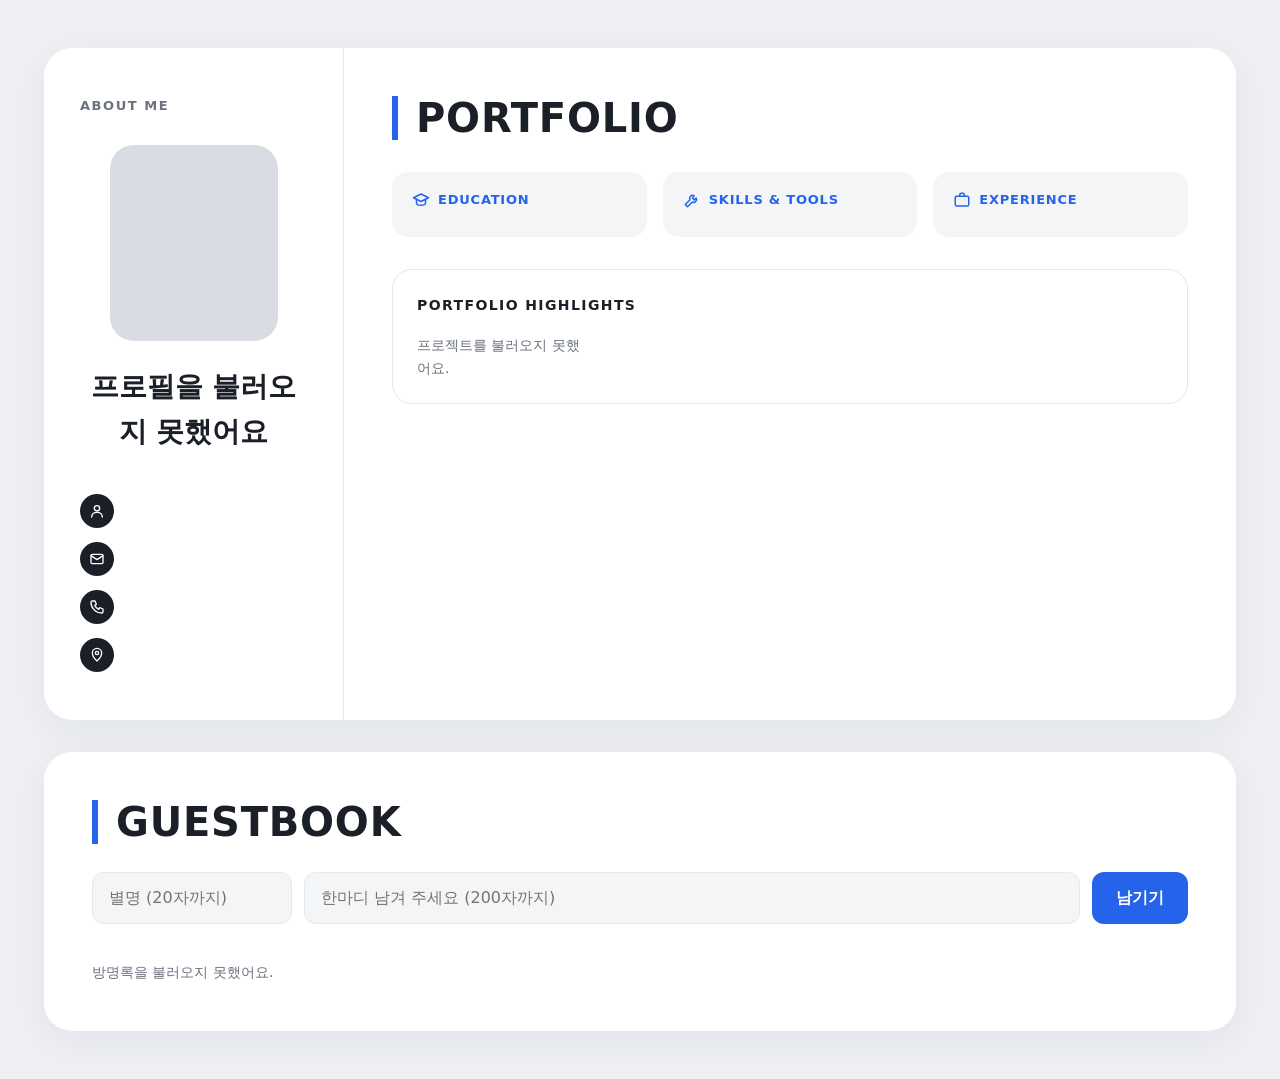
==== index.html @ 170d053a "방문자 화면(index.html, style.css, script.js) 추가 Co-Authored-By: Claude Opus 5.5 <noreply@anthropic.com> " ====
<!DOCTYPE html>
<html lang="ko">
<head>
  <meta charset="UTF-8">
  <meta name="viewport" content="width=device-width, initial-scale=1">
  <title>포트폴리오</title>
  <link rel="stylesheet" href="style.css">
</head>
<body>
  <main class="page">

    <!-- 큰 흰 카드 -->
    <section class="sheet resume">

      <!-- 왼쪽: ABOUT ME -->
      <aside class="about">
        <p class="section-label">ABOUT ME</p>

        <div class="photo" id="profile-photo"></div>

        <h1 class="name" id="profile-name"></h1>
        <p class="job-title" id="profile-title"></p>
        <p class="badge" id="profile-badge"></p>

        <ul class="contact">
          <li>
            <span class="contact-icon">
              <svg viewBox="0 0 24 24" aria-hidden="true"><circle cx="12" cy="8" r="4"/><path d="M4 21c0-4.4 3.6-7 8-7s8 2.6 8 7"/></svg>
            </span>
            <span id="contact-name"></span>
          </li>
          <li>
            <span class="contact-icon">
              <svg viewBox="0 0 24 24" aria-hidden="true"><rect x="3" y="5" width="18" height="14" rx="2"/><path d="m3 7 9 6 9-6"/></svg>
            </span>
            <span id="contact-email"></span>
          </li>
          <li>
            <span class="contact-icon">
              <svg viewBox="0 0 24 24" aria-hidden="true"><path d="M5 3h4l2 5-2.5 1.5a11 11 0 0 0 6 6L16 13l5 2v4a2 2 0 0 1-2 2A16 16 0 0 1 3 5a2 2 0 0 1 2-2z"/></svg>
            </span>
            <span id="contact-phone"></span>
          </li>
          <li>
            <span class="contact-icon">
              <svg viewBox="0 0 24 24" aria-hidden="true"><path d="M12 21s-7-6.2-7-12a7 7 0 0 1 14 0c0 5.8-7 12-7 12z"/><circle cx="12" cy="9" r="2.5"/></svg>
            </span>
            <span id="contact-location"></span>
          </li>
        </ul>
      </aside>

      <!-- 오른쪽: PORTFOLIO -->
      <div class="content">
        <h2 class="big-title">PORTFOLIO</h2>

        <p class="headline" id="profile-headline"></p>
        <p class="intro" id="profile-intro"></p>

        <div class="facts">
          <div class="fact">
            <p class="fact-label">
              <svg viewBox="0 0 24 24" aria-hidden="true"><path d="m2 9 10-5 10 5-10 5z"/><path d="M6 11v5c0 1.5 2.7 3 6 3s6-1.5 6-3v-5"/></svg>
              EDUCATION
            </p>
            <p class="fact-text" id="profile-education"></p>
          </div>
          <div class="fact">
            <p class="fact-label">
              <svg viewBox="0 0 24 24" aria-hidden="true"><path d="M14.7 6.3a4 4 0 0 0-5.4 5.4L3 18l3 3 6.3-6.3a4 4 0 0 0 5.4-5.4l-2.5 2.5-2.5-2.5z"/></svg>
              SKILLS &amp; TOOLS
            </p>
            <p class="fact-text" id="profile-skills"></p>
          </div>
          <div class="fact">
            <p class="fact-label">
              <svg viewBox="0 0 24 24" aria-hidden="true"><rect x="3" y="7" width="18" height="13" rx="2"/><path d="M9 7V5a2 2 0 0 1 2-2h2a2 2 0 0 1 2 2v2"/></svg>
              EXPERIENCE
            </p>
            <p class="fact-text" id="profile-experience"></p>
          </div>
        </div>

        <div class="highlights">
          <p class="highlights-title">PORTFOLIO HIGHLIGHTS</p>
          <div class="cards" id="cards">
            <p class="notice">불러오는 중…</p>
          </div>
        </div>

        <blockquote class="quote" id="profile-quote"></blockquote>
      </div>
    </section>

    <!-- 방명록 -->
    <section class="sheet guestbook">
      <h2 class="big-title">GUESTBOOK</h2>

      <div class="guest-form">
        <input type="text" id="guest-nickname" maxlength="20" placeholder="별명 (20자까지)">
        <input type="text" id="guest-message" maxlength="200" placeholder="한마디 남겨 주세요 (200자까지)">
        <button type="button" id="guest-submit" class="primary-button">남기기</button>
      </div>
      <p class="form-message" id="guest-status"></p>

      <ul class="guest-list" id="guest-list">
        <li class="notice">불러오는 중…</li>
      </ul>
    </section>

  </main>

  <script src="script.js"></script>
</body>
</html>
---- style.css ----
/* ===== 기본 색과 글꼴 ===== */
:root {
  --bg: #eef0f4;          /* 바깥 연회색 바탕 */
  --paper: #ffffff;       /* 흰 카드 */
  --ink: #1b1f27;         /* 진한 글씨 */
  --gray: #6b7280;        /* 회색 글씨 */
  --line: #e4e7ec;        /* 연한 테두리 */
  --soft: #f4f5f7;        /* 연한 회색 칸 */
  --blue: #2563eb;        /* 파란 강조색 */
  --blue-soft: #eaf1ff;
  --heart: #e5484d;
}

* { box-sizing: border-box; }

body {
  margin: 0;
  background: var(--bg);
  color: var(--ink);
  font-family: "Pretendard", "Apple SD Gothic Neo", "Malgun Gothic", "Noto Sans KR", system-ui, sans-serif;
  line-height: 1.6;
}

p, h1, h2, ul { margin: 0; }

button, input { font: inherit; }

.page {
  max-width: 1240px;
  margin: 0 auto;
  padding: 48px 24px;
  display: flex;
  flex-direction: column;
  gap: 32px;
}

/* ===== 흰 큰 카드 ===== */
.sheet {
  background: var(--paper);
  border-radius: 28px;
  box-shadow: 0 10px 40px rgba(20, 30, 60, 0.06);
}

.resume {
  display: grid;
  grid-template-columns: 300px 1fr;
}

/* ===== 왼쪽 ABOUT ME ===== */
.about {
  padding: 48px 36px;
  border-right: 1px solid var(--line);
  display: flex;
  flex-direction: column;
  align-items: center;
  text-align: center;
}

.section-label {
  align-self: flex-start;
  font-size: 13px;
  font-weight: 800;
  letter-spacing: 0.12em;
  color: var(--gray);
  margin-bottom: 28px;
}

.photo {
  width: 168px;
  height: 196px;
  border-radius: 24px;
  background: #d9dce2;   /* 사진이 없을 때 회색 자리 */
  background-size: cover;
  background-position: center;
  margin-bottom: 24px;
}

.name {
  font-size: 28px;
  font-weight: 800;
}

.job-title {
  margin-top: 4px;
  color: var(--blue);
  font-weight: 700;
}

.badge {
  margin-top: 16px;
  padding: 6px 16px;
  border: 1.5px solid var(--blue);
  border-radius: 999px;
  color: var(--blue);
  font-size: 14px;
  font-weight: 700;
}
.badge:empty { display: none; }

.contact {
  list-style: none;
  padding: 0;
  margin-top: 36px;
  width: 100%;
  display: flex;
  flex-direction: column;
  gap: 14px;
  text-align: left;
  font-size: 14px;
}

.contact li {
  display: flex;
  align-items: center;
  gap: 12px;
  word-break: break-all;
}

.contact-icon {
  flex: none;
  width: 34px;
  height: 34px;
  border-radius: 50%;
  background: var(--ink);
  display: grid;
  place-items: center;
}

.contact-icon svg {
  width: 16px;
  height: 16px;
  fill: none;
  stroke: #fff;
  stroke-width: 2;
  stroke-linecap: round;
  stroke-linejoin: round;
}

/* ===== 오른쪽 PORTFOLIO ===== */
.content {
  padding: 48px 48px 40px;
  min-width: 0;
}

.big-title {
  font-size: 40px;
  font-weight: 900;
  letter-spacing: 0.02em;
  line-height: 1.1;
  padding-left: 18px;
  border-left: 6px solid var(--blue);
}

.headline {
  margin-top: 28px;
  font-size: 22px;
  font-weight: 800;
  line-height: 1.5;
}

.headline mark {
  background: none;
  color: inherit;
  text-decoration: underline;
  text-decoration-color: var(--blue);
  text-decoration-thickness: 4px;
  text-underline-offset: 6px;
}

.intro {
  margin-top: 12px;
  color: var(--gray);
  white-space: pre-line;
}

/* EDUCATION · SKILLS & TOOLS · EXPERIENCE */
.facts {
  margin-top: 32px;
  display: grid;
  grid-template-columns: repeat(3, 1fr);
  gap: 16px;
}

.fact {
  background: var(--soft);
  border-radius: 16px;
  padding: 18px 20px;
}

.fact-label {
  display: flex;
  align-items: center;
  gap: 8px;
  font-size: 13px;
  font-weight: 800;
  letter-spacing: 0.06em;
  color: var(--blue);
}

.fact-label svg {
  width: 18px;
  height: 18px;
  fill: none;
  stroke: currentColor;
  stroke-width: 2;
  stroke-linecap: round;
  stroke-linejoin: round;
}

.fact-text {
  margin-top: 8px;
  font-size: 14px;
  white-space: pre-line;
}

/* PORTFOLIO HIGHLIGHTS 상자 */
.highlights {
  margin-top: 32px;
  border: 1px solid var(--line);
  border-radius: 20px;
  padding: 24px;
}

.highlights-title {
  font-size: 14px;
  font-weight: 800;
  letter-spacing: 0.1em;
  margin-bottom: 18px;
}

.cards {
  display: grid;
  grid-template-columns: repeat(4, 1fr);
  gap: 16px;
}

/* 포트폴리오 카드 하나 */
.card {
  position: relative;
  display: flex;
  flex-direction: column;
  border: 1px solid var(--line);
  border-radius: 16px;
  background: #fff;
  overflow: hidden;
  transition: box-shadow 0.2s, transform 0.2s;
}

.card:hover {
  box-shadow: 0 8px 24px rgba(20, 30, 60, 0.1);
  transform: translateY(-2px);
}

.card-link {
  display: flex;
  flex-direction: column;
  flex: 1;
  color: inherit;
  text-decoration: none;
}

/* 브라우저 창 모양 썸네일 */
.browser {
  margin: 12px 12px 0;
  border: 1px solid var(--line);
  border-radius: 10px;
  overflow: hidden;
}

.browser-bar {
  display: flex;
  gap: 5px;
  padding: 7px 9px;
  background: var(--soft);
  border-bottom: 1px solid var(--line);
}

.browser-bar span {
  width: 7px;
  height: 7px;
  border-radius: 50%;
  background: #c9cdd4;
}

.browser-screen {
  aspect-ratio: 16 / 10;
  background: #d9dce2;   /* 이미지가 없을 때 회색 자리 */
  background-size: cover;
  background-position: top center;
}

.card-body {
  padding: 14px 16px 52px;
}

.card-meta {
  font-size: 12px;
  font-weight: 700;
  color: var(--blue);
}

.card-title {
  margin-top: 4px;
  font-size: 16px;
  font-weight: 800;
  line-height: 1.4;
}

.card-desc {
  margin-top: 6px;
  font-size: 13px;
  color: var(--gray);
  display: -webkit-box;
  -webkit-line-clamp: 2;
  -webkit-box-orient: vertical;
  overflow: hidden;
}

.tags {
  margin-top: 10px;
  display: flex;
  flex-wrap: wrap;
  gap: 6px;
}

.tag {
  font-size: 12px;
  padding: 2px 10px;
  border-radius: 999px;
  background: var(--soft);
  color: var(--gray);
}

/* 좋아요 버튼 */
.like {
  position: absolute;
  right: 12px;
  bottom: 12px;
  display: inline-flex;
  align-items: center;
  gap: 4px;
  padding: 4px 10px;
  border: 1px solid var(--line);
  border-radius: 999px;
  background: #fff;
  color: var(--gray);
  font-size: 13px;
  cursor: pointer;
}

.like svg {
  width: 16px;
  height: 16px;
  fill: none;
  stroke: currentColor;
  stroke-width: 2;
}

.like:hover { color: var(--heart); border-color: var(--heart); }

.like.liked {
  color: var(--heart);
  border-color: var(--heart);
  cursor: default;
}

.like.liked svg { fill: currentColor; }

/* 맨 아래 인용 */
.quote {
  margin: 32px 0 0;
  padding: 0 0 0 18px;
  border-left: 3px solid var(--line);
  font-style: italic;
  color: var(--gray);
}
.quote:empty { display: none; }

.quote::before { content: "“"; }
.quote::after { content: "”"; }

/* ===== 방명록 ===== */
.guestbook {
  padding: 48px;
}

.guest-form {
  margin-top: 28px;
  display: grid;
  grid-template-columns: 200px 1fr auto;
  gap: 12px;
}

.guest-form input {
  padding: 12px 16px;
  border: 1px solid var(--line);
  border-radius: 12px;
  background: var(--soft);
  color: var(--ink);
}

.guest-form input:focus {
  outline: 2px solid var(--blue);
  outline-offset: -1px;
  background: #fff;
}

.primary-button {
  padding: 12px 24px;
  border: none;
  border-radius: 12px;
  background: var(--blue);
  color: #fff;
  font-weight: 700;
  cursor: pointer;
}

.primary-button:disabled { opacity: 0.6; cursor: default; }

.form-message {
  min-height: 1.6em;
  margin-top: 8px;
  font-size: 13px;
  color: var(--heart);
}

.guest-list {
  list-style: none;
  padding: 0;
  margin-top: 8px;
  display: flex;
  flex-direction: column;
  gap: 12px;
}

.guest-item {
  border: 1px solid var(--line);
  border-radius: 16px;
  padding: 16px 20px;
}

.guest-head {
  display: flex;
  align-items: baseline;
  gap: 10px;
}

.guest-nick {
  font-weight: 800;
  color: var(--blue);
}

.guest-date {
  font-size: 12px;
  color: var(--gray);
}

.guest-text {
  margin-top: 4px;
  white-space: pre-line;
  word-break: break-word;
}

.notice {
  color: var(--gray);
  font-size: 14px;
}

/* ===== 화면 폭에 따라 ===== */
@media (max-width: 1100px) {
  .cards { grid-template-columns: repeat(2, 1fr); }
}

/* 휴대폰: 모두 한 줄로 쌓기 */
@media (max-width: 760px) {
  .page { padding: 16px; gap: 16px; }
  .sheet { border-radius: 20px; }

  .resume { grid-template-columns: 1fr; }
  .about {
    border-right: none;
    border-bottom: 1px solid var(--line);
    padding: 32px 24px;
  }

  .content, .guestbook { padding: 32px 20px; }
  .big-title { font-size: 30px; }
  .headline { font-size: 19px; }

  .facts { grid-template-columns: 1fr; }
  .highlights { padding: 16px; }
  .cards { grid-template-columns: 1fr; }

  .guest-form { grid-template-columns: 1fr; }
}
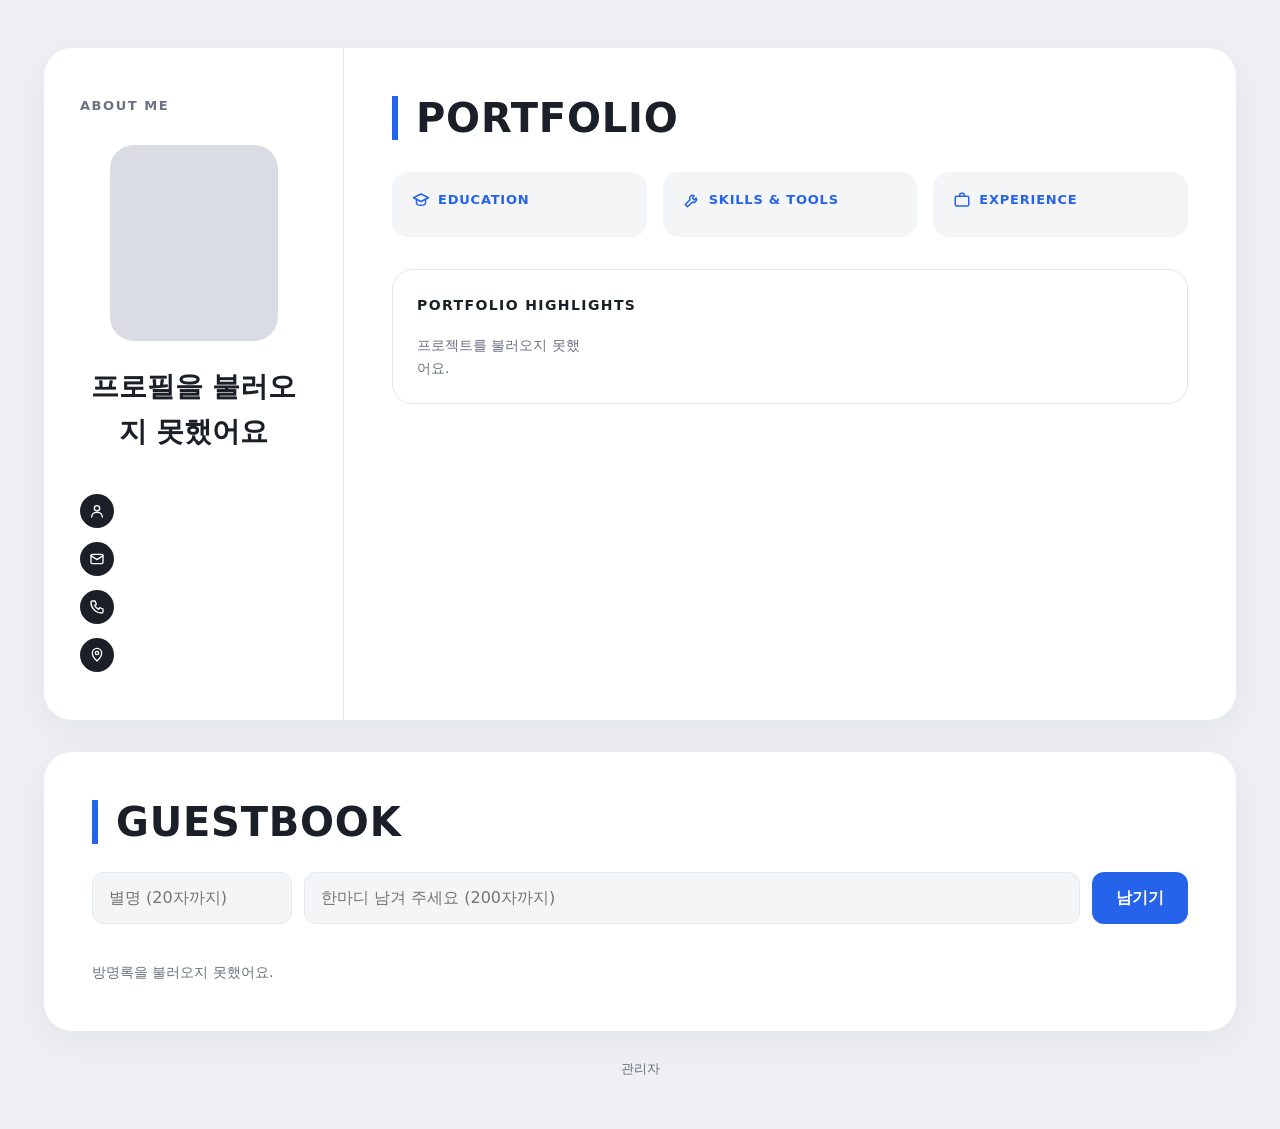
==== commit e46cc973: "관리자 화면(admin.html, admin.js) 추가, 방문자 화면에 관리자 링크 Co-Authored-By: Claude Opus 5.5 <noreply@anthropic.c" ====
--- a/index.html
+++ b/index.html
@@ -108,6 +108,10 @@
       </ul>
     </section>
 
+    <footer class="site-footer">
+      <a class="text-link" href="admin.html">관리자</a>
+    </footer>
+
   </main>
 
   <script src="script.js"></script>
--- a/style.css
+++ b/style.css
@@ -466,9 +466,252 @@
   font-size: 14px;
 }
 
+/* 방문자 화면 맨 아래 작은 링크 */
+.site-footer {
+  text-align: center;
+  margin-top: -8px;
+}
+
+.text-link {
+  font-size: 13px;
+  color: var(--gray);
+  text-decoration: none;
+}
+.text-link:hover { color: var(--blue); text-decoration: underline; }
+
+/* ===== 관리자 화면 (admin.html) ===== */
+[hidden] { display: none !important; }
+
+.admin-header {
+  padding: 32px 48px;
+  display: flex;
+  align-items: center;
+  justify-content: space-between;
+  flex-wrap: wrap;
+  gap: 16px;
+}
+
+.admin-header-side {
+  display: flex;
+  align-items: center;
+  gap: 14px;
+  flex-wrap: wrap;
+}
+
+.admin-email {
+  font-size: 14px;
+  font-weight: 700;
+}
+
+.admin-view {
+  display: flex;
+  flex-direction: column;
+  gap: 32px;
+}
+
+.admin-section {
+  padding: 40px 48px;
+}
+
+.section-title {
+  font-size: 22px;
+  font-weight: 800;
+  padding-left: 14px;
+  border-left: 5px solid var(--blue);
+  margin-bottom: 24px;
+}
+
+.login-form {
+  display: grid;
+  grid-template-columns: 1fr 1fr auto;
+  gap: 12px;
+  align-items: end;
+  max-width: 760px;
+}
+
+.form-grid {
+  display: grid;
+  grid-template-columns: repeat(3, 1fr);
+  gap: 16px;
+}
+
+.field {
+  display: flex;
+  flex-direction: column;
+  gap: 6px;
+  font-size: 13px;
+  font-weight: 700;
+  color: var(--gray);
+  min-width: 0;
+}
+
+.field.wide { grid-column: 1 / -1; }
+
+.field input[type="text"],
+.field input[type="email"],
+.field input[type="password"],
+.field input[type="number"],
+.field textarea {
+  padding: 11px 14px;
+  border: 1px solid var(--line);
+  border-radius: 12px;
+  background: var(--soft);
+  color: var(--ink);
+  font-weight: 400;
+  resize: vertical;
+}
+
+.field input:focus,
+.field textarea:focus {
+  outline: 2px solid var(--blue);
+  outline-offset: -1px;
+  background: #fff;
+}
+
+.field input[type="file"] {
+  max-width: 100%;
+  font-size: 13px;
+  font-weight: 400;
+  color: var(--ink);
+}
+
+.current-file {
+  font-size: 12px;
+  font-weight: 400;
+  color: var(--ink);
+  word-break: break-all;
+}
+
+.photo-row {
+  display: flex;
+  align-items: center;
+  gap: 24px;
+  margin-bottom: 24px;
+}
+
+.photo-row .photo {
+  width: 110px;
+  height: 128px;
+  border-radius: 18px;
+  margin: 0;
+  flex: none;
+}
+
+.photo-actions {
+  min-width: 0;
+  display: flex;
+  flex-direction: column;
+  align-items: flex-start;
+  gap: 12px;
+}
+
+.form-buttons {
+  margin-top: 20px;
+  display: flex;
+  gap: 10px;
+  flex-wrap: wrap;
+}
+
+.small-button {
+  align-self: flex-start;
+  padding: 7px 14px;
+  border: 1px solid var(--line);
+  border-radius: 10px;
+  background: #fff;
+  color: var(--ink);
+  font-size: 13px;
+  font-weight: 700;
+  cursor: pointer;
+}
+.small-button:hover { border-color: var(--blue); color: var(--blue); }
+.small-button.danger { color: var(--heart); }
+.small-button.danger:hover { border-color: var(--heart); }
+.small-button:disabled {
+  opacity: 0.4;
+  cursor: default;
+  border-color: var(--line);
+  color: var(--gray);
+}
+
+.status {
+  min-height: 1.6em;
+  margin-top: 10px;
+  font-size: 13px;
+  color: var(--blue);
+}
+.status.error { color: var(--heart); }
+
+.project-form {
+  border: 1px solid var(--line);
+  border-radius: 20px;
+  padding: 24px;
+  margin-bottom: 20px;
+}
+
+.form-heading {
+  font-weight: 800;
+  margin-bottom: 16px;
+}
+
+.admin-list {
+  list-style: none;
+  padding: 0;
+  display: flex;
+  flex-direction: column;
+  gap: 10px;
+}
+
+.admin-item {
+  display: flex;
+  align-items: center;
+  gap: 16px;
+  border: 1px solid var(--line);
+  border-radius: 16px;
+  padding: 14px 18px;
+}
+
+.thumb-mini {
+  flex: none;
+  width: 72px;
+  aspect-ratio: 16 / 10;
+  border-radius: 8px;
+  background: #d9dce2;
+  background-size: cover;
+  background-position: top center;
+}
+
+.admin-item-info {
+  flex: 1;
+  min-width: 0;
+}
+
+.admin-item-title {
+  font-weight: 800;
+  word-break: break-word;
+}
+
+.admin-item-sub {
+  font-size: 13px;
+  color: var(--gray);
+}
+
+.admin-item-buttons {
+  display: flex;
+  gap: 6px;
+  flex-wrap: wrap;
+  justify-content: flex-end;
+}
+
+.like-number {
+  font-weight: 800;
+  color: var(--heart);
+  white-space: nowrap;
+}
+
 /* ===== 화면 폭에 따라 ===== */
 @media (max-width: 1100px) {
   .cards { grid-template-columns: repeat(2, 1fr); }
+  .form-grid { grid-template-columns: repeat(2, 1fr); }
 }
 
 /* 휴대폰: 모두 한 줄로 쌓기 */
@@ -492,4 +735,12 @@
   .cards { grid-template-columns: 1fr; }
 
   .guest-form { grid-template-columns: 1fr; }
-}
+
+  .admin-header, .admin-section { padding: 28px 20px; }
+  .admin-view { gap: 16px; }
+  .login-form, .form-grid { grid-template-columns: 1fr; }
+  .project-form { padding: 16px; }
+  .admin-item { flex-wrap: wrap; }
+  .photo-row { flex-direction: column; align-items: flex-start; }
+  .admin-item-buttons { width: 100%; justify-content: flex-start; }
+}
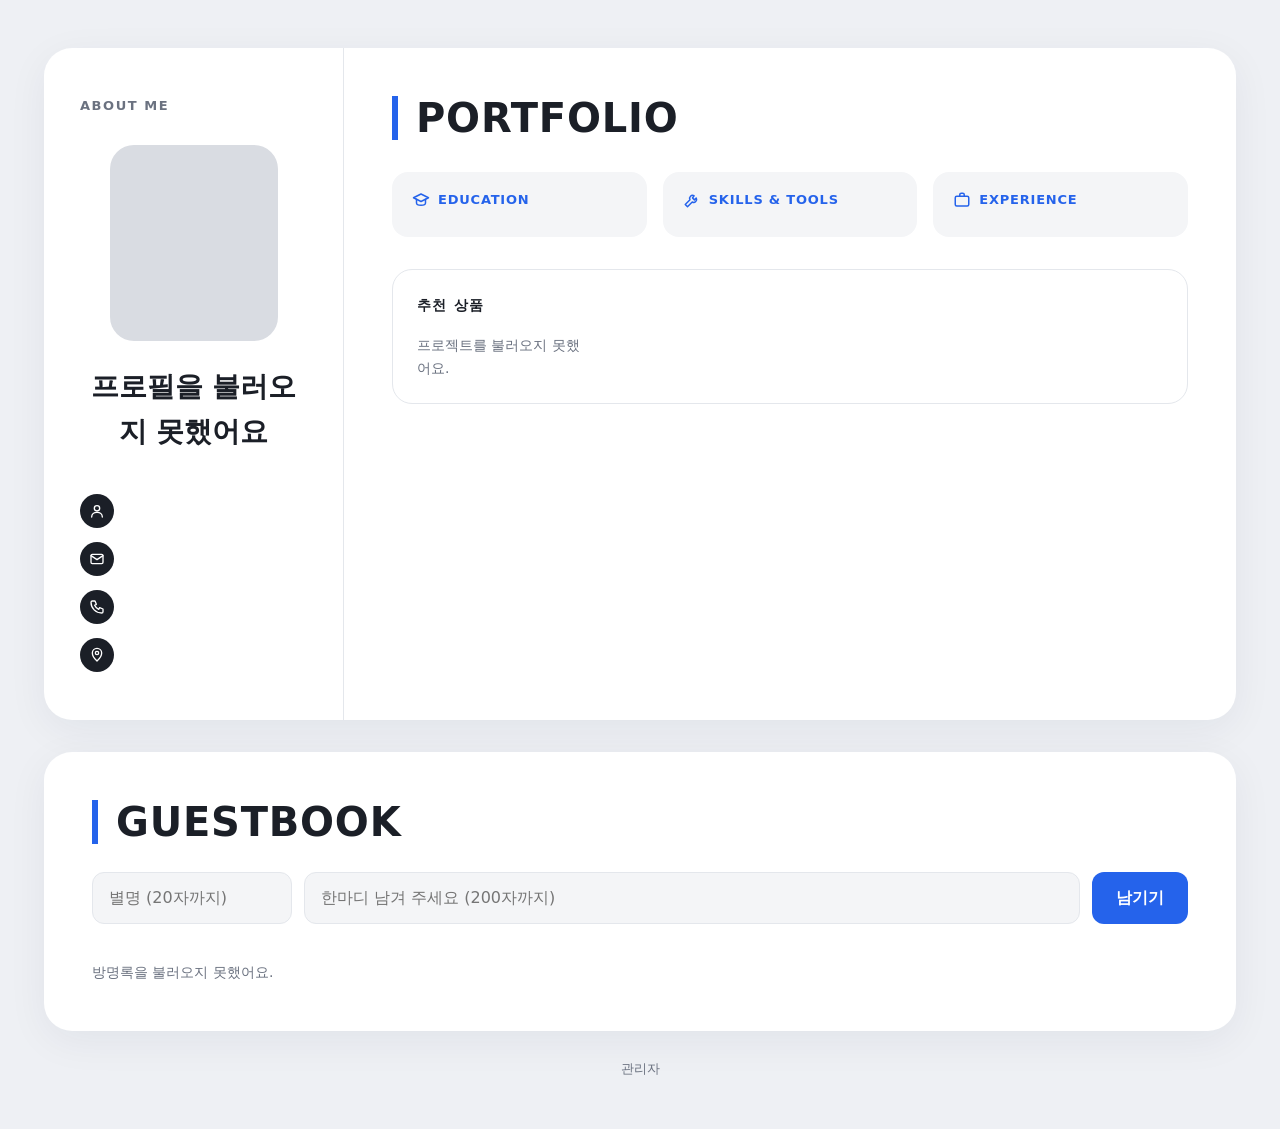
==== commit 7aa18dab: "추천 상품 카드 SQL(products.sql) 추가, 카드 상자 제목을 '추천 상품'으로 Co-Authored-By: Claude Opus 5.5 <noreply@anthropi" ====
--- a/index.html
+++ b/index.html
@@ -82,7 +82,7 @@
         </div>
 
         <div class="highlights">
-          <p class="highlights-title">PORTFOLIO HIGHLIGHTS</p>
+          <p class="highlights-title">추천 상품</p>
           <div class="cards" id="cards">
             <p class="notice">불러오는 중…</p>
           </div>
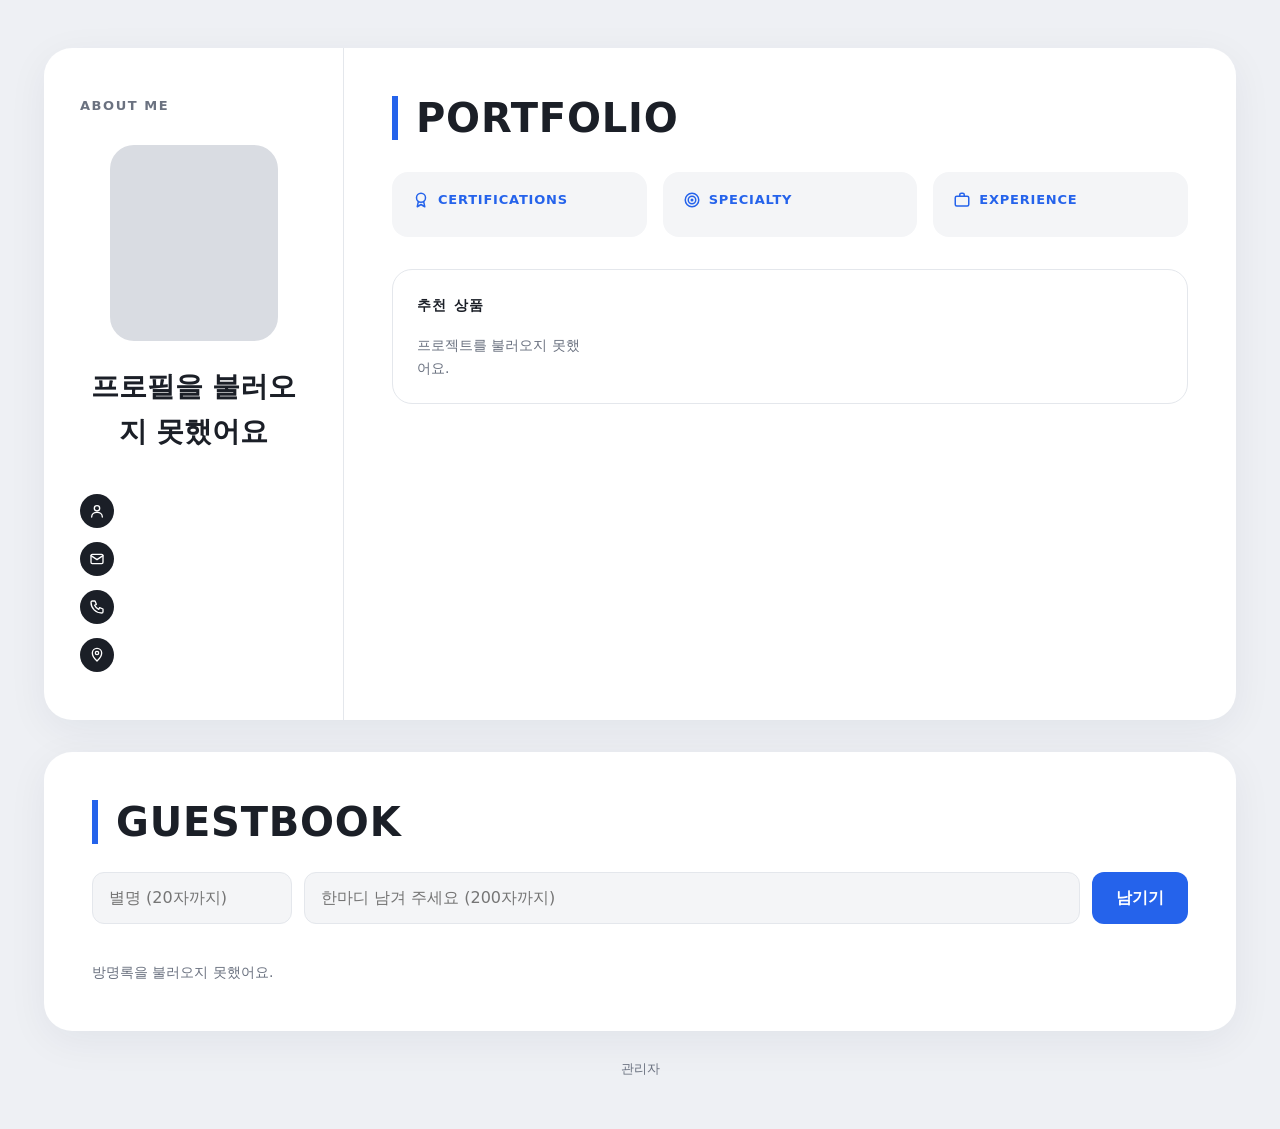
==== commit a2a0306c: "EDUCATION을 CERTIFICATIONS로, SKILLS & TOOLS를 SPECIALTY로 칸 이름 변경 Co-Authored-By: Claude Opus 5.5 <nore" ====
--- a/index.html
+++ b/index.html
@@ -60,15 +60,15 @@
         <div class="facts">
           <div class="fact">
             <p class="fact-label">
-              <svg viewBox="0 0 24 24" aria-hidden="true"><path d="m2 9 10-5 10 5-10 5z"/><path d="M6 11v5c0 1.5 2.7 3 6 3s6-1.5 6-3v-5"/></svg>
-              EDUCATION
+              <svg viewBox="0 0 24 24" aria-hidden="true"><circle cx="12" cy="9" r="6"/><path d="m8.5 13.9-1.5 7.1 5-3 5 3-1.5-7.1"/></svg>
+              CERTIFICATIONS
             </p>
             <p class="fact-text" id="profile-education"></p>
           </div>
           <div class="fact">
             <p class="fact-label">
-              <svg viewBox="0 0 24 24" aria-hidden="true"><path d="M14.7 6.3a4 4 0 0 0-5.4 5.4L3 18l3 3 6.3-6.3a4 4 0 0 0 5.4-5.4l-2.5 2.5-2.5-2.5z"/></svg>
-              SKILLS &amp; TOOLS
+              <svg viewBox="0 0 24 24" aria-hidden="true"><circle cx="12" cy="12" r="9"/><circle cx="12" cy="12" r="5"/><circle cx="12" cy="12" r="1"/></svg>
+              SPECIALTY
             </p>
             <p class="fact-text" id="profile-skills"></p>
           </div>
